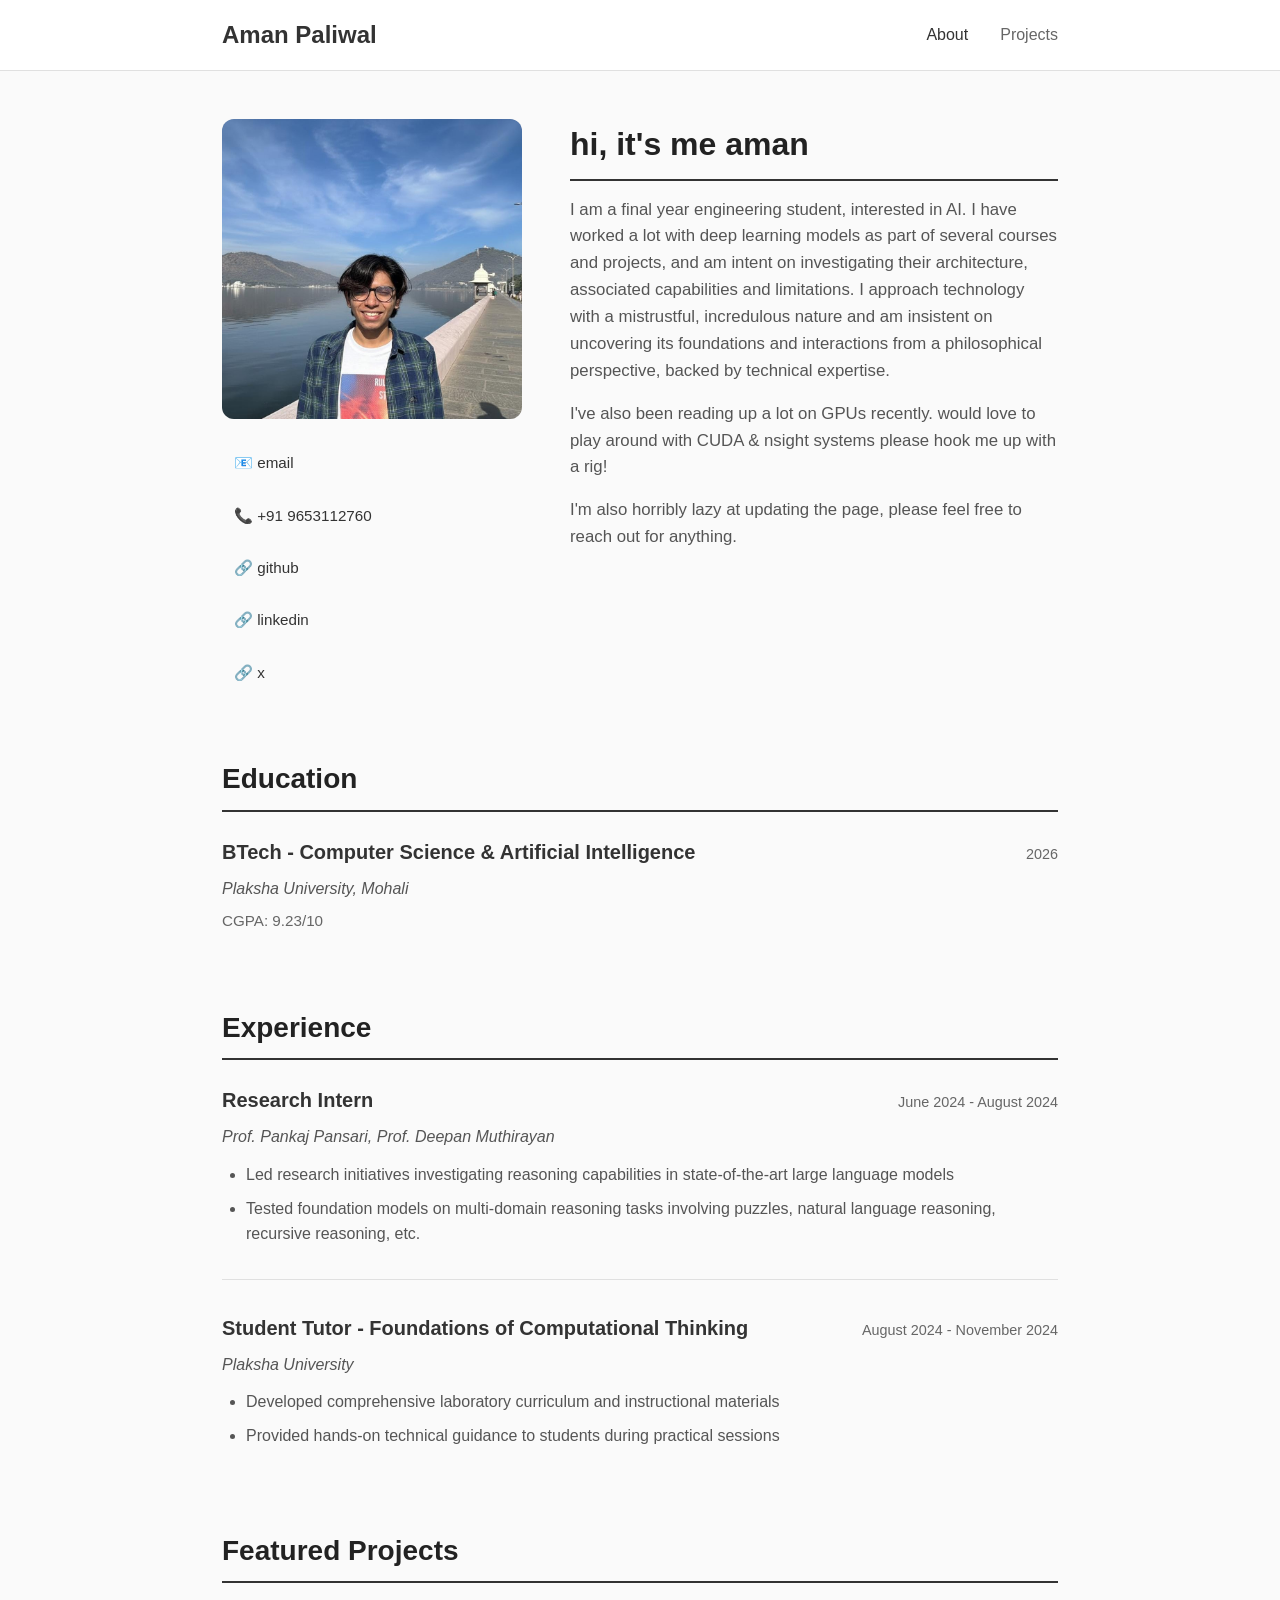
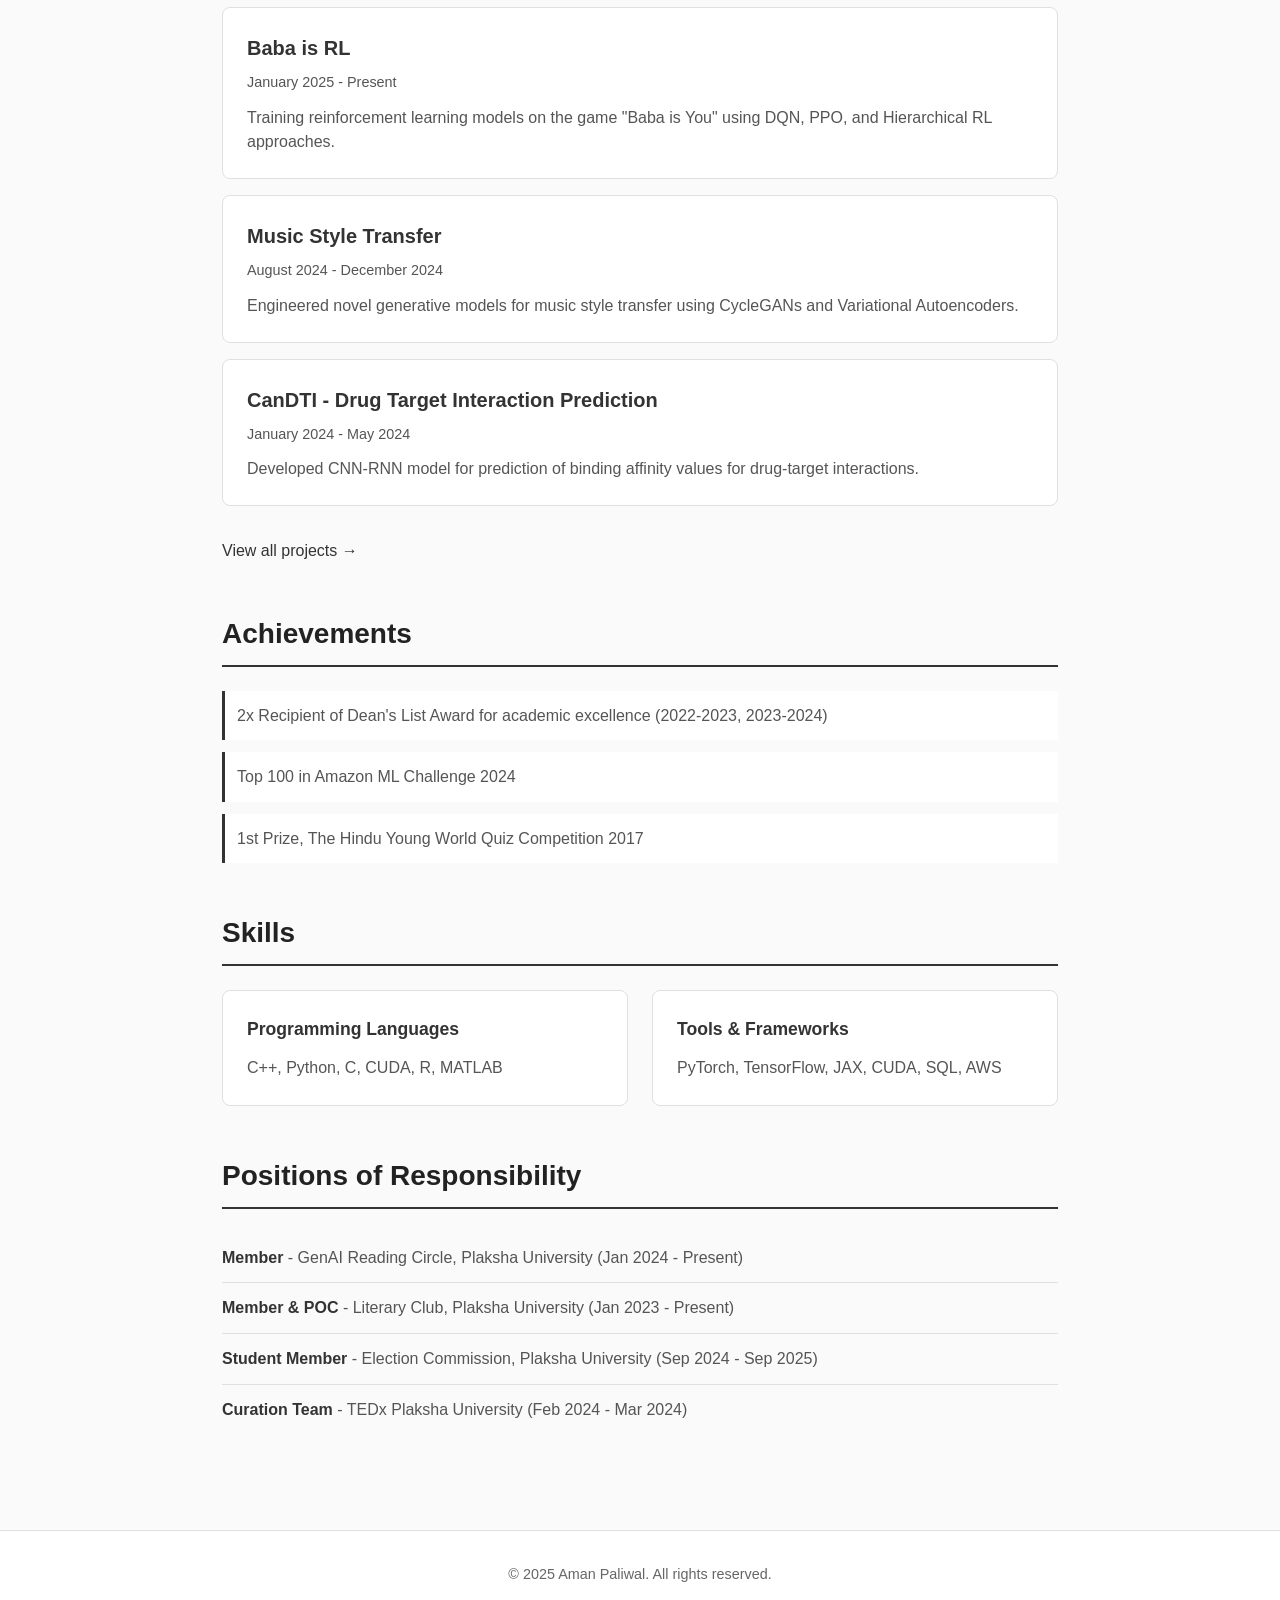
==== index.html @ 5d19fbc0 "commit" ====
<!DOCTYPE html>
<html lang="en">
<head>
    <meta charset="UTF-8">
    <meta name="viewport" content="width=device-width, initial-scale=1.0">
    <title>Aman Paliwal - Portfolio</title>
    <link rel="stylesheet" href="styles.css">
</head>
<body>
    <nav>
        <div class="nav-container">
            <h1 class="logo">Aman Paliwal</h1>
            <ul class="nav-links">
                <li><a href="index.html" class="active">About</a></li>
                <li><a href="projects.html">Projects</a></li>
            </ul>
        </div>
    </nav>

    <main class="container">
        <section class="intro">
            <div class="intro-content">
                <div class="profile-section">
                    <div class="profile-image-placeholder">
                        <img src="ieemeoi.jpeg" alt="Aman Paliwal">
                    </div>
                    <div class="contact-links">
                        <a href="aman.paliwal@plaksha.edu.in">📧 email</a>
                        <a href="tel:+919653112760">📞 +91 9653112760</a>
                        <a href="https://github.com/amannnnn-7" target="_blank">🔗 github</a>
                        <a href="https://www.linkedin.com/in/aman-paliwal-346738249/" target="_blank">🔗 linkedin</a>
                        <a href="https://twitter.com/amankekhayal" target="_blank">🔗 x</a>
                    </div>
                </div>
                <div class="intro-text">
                    <h2>hi, it's me aman</h2>
                    <p>I am a final year engineering student, interested in AI. I have worked a lot with deep learning models as part of several courses and projects, and am intent on investigating their architecture, associated capabilities and limitations. I approach technology with a mistrustful, incredulous nature and am insistent on uncovering its foundations and interactions from a philosophical perspective, backed by technical expertise.</p>
                    <p>I've also been reading up a lot on GPUs recently. would love to play around with CUDA & nsight systems please hook me up with a rig!</p>
                    <p>I'm also horribly lazy at updating the page, please feel free to reach out for anything.</p>
                </div>
            </div>
        </section>

        <section class="education">
            <h2>Education</h2>
            <div class="entry">
                <div class="entry-header">
                    <h3>BTech - Computer Science & Artificial Intelligence</h3>
                    <span class="date">2026</span>
                </div>
                <p class="institution">Plaksha University, Mohali</p>
                <p class="detail">CGPA: 9.23/10</p>
            </div>
        </section>

        <section class="experience">
            <h2>Experience</h2>
            <div class="entry">
                <div class="entry-header">
                    <h3>Research Intern</h3>
                    <span class="date">June 2024 - August 2024</span>
                </div>
                <p class="institution">Prof. Pankaj Pansari, Prof. Deepan Muthirayan</p>
                <ul>
                    <li>Led research initiatives investigating reasoning capabilities in state-of-the-art large language models</li>
                    <li>Tested foundation models on multi-domain reasoning tasks involving puzzles, natural language reasoning, recursive reasoning, etc.</li>
                </ul>
            </div>
            <div class="entry">
                <div class="entry-header">
                    <h3>Student Tutor - Foundations of Computational Thinking</h3>
                    <span class="date">August 2024 - November 2024</span>
                </div>
                <p class="institution">Plaksha University</p>
                <ul>
                    <li>Developed comprehensive laboratory curriculum and instructional materials</li>
                    <li>Provided hands-on technical guidance to students during practical sessions</li>
                </ul>
            </div>
        </section>

        <section class="projects-preview">
            <h2>Featured Projects</h2>
            <div class="project-card">
                <h3>Baba is RL</h3>
                <p class="date">January 2025 - Present</p>
                <p>Training reinforcement learning models on the game "Baba is You" using DQN, PPO, and Hierarchical RL approaches.</p>
            </div>
            <div class="project-card">
                <h3>Music Style Transfer</h3>
                <p class="date">August 2024 - December 2024</p>
                <p>Engineered novel generative models for music style transfer using CycleGANs and Variational Autoencoders.</p>
            </div>
            <div class="project-card">
                <h3>CanDTI - Drug Target Interaction Prediction</h3>
                <p class="date">January 2024 - May 2024</p>
                <p>Developed CNN-RNN model for prediction of binding affinity values for drug-target interactions.</p>
            </div>
            <a href="projects.html" class="view-all">View all projects →</a>
        </section>

        <section class="achievements">
            <h2>Achievements</h2>
            <ul>
                <li>2x Recipient of Dean's List Award for academic excellence (2022-2023, 2023-2024)</li>
                <li>Top 100 in Amazon ML Challenge 2024</li>
                <li>1st Prize, The Hindu Young World Quiz Competition 2017</li>
            </ul>
        </section>

        <section class="skills">
            <h2>Skills</h2>
            <div class="skills-grid">
                <div class="skill-category">
                    <h4>Programming Languages</h4>
                    <p>C++, Python, C, CUDA, R, MATLAB</p>
                </div>
                <div class="skill-category">
                    <h4>Tools & Frameworks</h4>
                    <p>PyTorch, TensorFlow, JAX, CUDA, SQL, AWS</p>
                </div>
            </div>
        </section>

        <section class="positions">
            <h2>Positions of Responsibility</h2>
            <ul>
                <li><strong>Member</strong> - GenAI Reading Circle, Plaksha University (Jan 2024 - Present)</li>
                <li><strong>Member & POC</strong> - Literary Club, Plaksha University (Jan 2023 - Present)</li>
                <li><strong>Student Member</strong> - Election Commission, Plaksha University (Sep 2024 - Sep 2025)</li>
                <li><strong>Curation Team</strong> - TEDx Plaksha University (Feb 2024 - Mar 2024)</li>
            </ul>
        </section>
    </main>

    <footer>
        <p>&copy; 2025 Aman Paliwal. All rights reserved.</p>
    </footer>
</body>
</html>
---- styles.css ----
/* Reset and Base Styles */
* {
    margin: 0;
    padding: 0;
    box-sizing: border-box;
}

body {
    font-family: -apple-system, BlinkMacSystemFont, 'Segoe UI', 'Roboto', 'Helvetica', 'Arial', sans-serif;
    line-height: 1.6;
    color: #333;
    background-color: #fafafa;
}

/* Navigation */
nav {
    background-color: #fff;
    border-bottom: 1px solid #e0e0e0;
    padding: 1rem 0;
    position: sticky;
    top: 0;
    z-index: 100;
}

.nav-container {
    max-width: 900px;
    margin: 0 auto;
    padding: 0 2rem;
    display: flex;
    justify-content: space-between;
    align-items: center;
}

.logo {
    font-size: 1.5rem;
    font-weight: 600;
    color: #333;
}

.nav-links {
    list-style: none;
    display: flex;
    gap: 2rem;
}

.nav-links a {
    text-decoration: none;
    color: #666;
    font-weight: 500;
    transition: color 0.3s ease;
}

.nav-links a:hover,
.nav-links a.active {
    color: #333;
}

/* Main Container */
.container {
    max-width: 900px;
    margin: 0 auto;
    padding: 3rem 2rem;
}

/* Intro Section */
.intro {
    margin-bottom: 4rem;
}

.intro-content {
    display: grid;
    grid-template-columns: 300px 1fr;
    gap: 3rem;
    align-items: start;
}

.profile-section {
    display: flex;
    flex-direction: column;
    gap: 1.5rem;
}

.profile-image-placeholder {
    width: 100%;
    aspect-ratio: 1;
    background-color: #e0e0e0;
    border-radius: 12px;
    display: flex;
    align-items: center;
    justify-content: center;
    color: #666;
    font-size: 0.9rem;
}

.profile-image-placeholder img {
    width: 100%;
    height: 100%;
    object-fit: cover;
    border-radius: 12px;
}

.contact-links {
    display: flex;
    flex-direction: column;
    gap: 0.75rem;
}

.contact-links a {
    text-decoration: none;
    color: #333;
    padding: 0.5rem 0.75rem;
    border-radius: 6px;
    transition: background-color 0.2s ease;
    font-size: 0.95rem;
}

.contact-links a:hover {
    background-color: #f0f0f0;
}

.intro-text h2 {
    font-size: 2rem;
    margin-bottom: 1rem;
    color: #222;
}

.intro-text p {
    margin-bottom: 1rem;
    color: #555;
    font-size: 1.05rem;
}

/* Sections */
section {
    margin-bottom: 3rem;
}

section h2 {
    font-size: 1.75rem;
    margin-bottom: 1.5rem;
    color: #222;
    border-bottom: 2px solid #333;
    padding-bottom: 0.5rem;
}

/* Entry Styles (Education, Experience) */
.entry {
    margin-bottom: 2rem;
    padding-bottom: 1.5rem;
    border-bottom: 1px solid #e0e0e0;
}

.entry:last-child {
    border-bottom: none;
}

.entry-header {
    display: flex;
    justify-content: space-between;
    align-items: baseline;
    margin-bottom: 0.5rem;
}

.entry h3 {
    font-size: 1.25rem;
    color: #333;
}

.date {
    color: #666;
    font-size: 0.9rem;
    font-weight: 500;
}

.institution {
    color: #555;
    font-style: italic;
    margin-bottom: 0.5rem;
}

.detail {
    color: #666;
    font-size: 0.95rem;
}

.entry ul {
    margin-left: 1.5rem;
    margin-top: 0.75rem;
}

.entry li {
    margin-bottom: 0.5rem;
    color: #555;
}

/* Project Cards */
.project-card {
    padding: 1.5rem;
    background-color: #fff;
    border: 1px solid #e0e0e0;
    border-radius: 8px;
    margin-bottom: 1rem;
    transition: box-shadow 0.3s ease;
}

.project-card:hover {
    box-shadow: 0 4px 12px rgba(0, 0, 0, 0.1);
}

.project-card h3 {
    font-size: 1.25rem;
    margin-bottom: 0.5rem;
    color: #333;
}

.project-card .date {
    display: block;
    margin-bottom: 0.75rem;
}

.project-card p {
    color: #555;
    line-height: 1.5;
}

.view-all {
    display: inline-block;
    margin-top: 1rem;
    color: #333;
    text-decoration: none;
    font-weight: 500;
    transition: transform 0.2s ease;
}

.view-all:hover {
    transform: translateX(5px);
}

/* Achievements */
.achievements ul {
    list-style: none;
}

.achievements li {
    padding: 0.75rem;
    background-color: #fff;
    border-left: 3px solid #333;
    margin-bottom: 0.75rem;
    color: #555;
}

/* Skills */
.skills-grid {
    display: grid;
    grid-template-columns: repeat(auto-fit, minmax(250px, 1fr));
    gap: 1.5rem;
}

.skill-category {
    background-color: #fff;
    padding: 1.5rem;
    border-radius: 8px;
    border: 1px solid #e0e0e0;
}

.skill-category h4 {
    margin-bottom: 0.75rem;
    color: #333;
    font-size: 1.1rem;
}

.skill-category p {
    color: #555;
    line-height: 1.6;
}

/* Positions */
.positions ul {
    list-style: none;
}

.positions li {
    padding: 0.75rem 0;
    border-bottom: 1px solid #e0e0e0;
    color: #555;
}

.positions li:last-child {
    border-bottom: none;
}

.positions strong {
    color: #333;
}

/* Projects Page */
.projects-header {
    margin-bottom: 3rem;
}

.projects-header h1 {
    font-size: 2.5rem;
    margin-bottom: 0.75rem;
    color: #222;
}

.projects-header p {
    font-size: 1.1rem;
    color: #666;
}

.project-detail {
    background-color: #fff;
    padding: 2rem;
    border-radius: 8px;
    border: 1px solid #e0e0e0;
    margin-bottom: 2rem;
}

.project-header {
    margin-bottom: 1.5rem;
}

.project-header h2 {
    font-size: 1.75rem;
    border: none;
    margin-bottom: 0.5rem;
    padding-bottom: 0;
}

.project-meta {
    display: flex;
    gap: 1.5rem;
    flex-wrap: wrap;
}

.supervisor {
    color: #666;
    font-size: 0.9rem;
    font-style: italic;
}

.project-description {
    color: #555;
    line-height: 1.7;
    margin-bottom: 1.5rem;
    font-size: 1.05rem;
}

.project-detail h4 {
    color: #333;
    margin-bottom: 0.75rem;
    margin-top: 1.25rem;
    font-size: 1.1rem;
}

.project-detail ul {
    margin-left: 1.5rem;
    margin-bottom: 1rem;
}

.project-detail li {
    margin-bottom: 0.5rem;
    color: #555;
}

.tech-stack {
    color: #666;
    font-style: italic;
    margin-bottom: 1.5rem;
}

.project-links {
    display: flex;
    gap: 1rem;
    margin-top: 1.5rem;
}

.btn {
    display: inline-block;
    padding: 0.75rem 1.5rem;
    background-color: #333;
    color: #fff;
    text-decoration: none;
    border-radius: 6px;
    transition: background-color 0.3s ease;
    font-weight: 500;
}

.btn:hover {
    background-color: #555;
}

.btn-secondary {
    background-color: #fff;
    color: #333;
    border: 1px solid #333;
}

.btn-secondary:hover {
    background-color: #f0f0f0;
}

.other-projects {
    margin-top: 3rem;
    padding-top: 2rem;
    border-top: 1px solid #e0e0e0;
}

.other-projects p {
    color: #555;
    font-size: 1.05rem;
}

.other-projects a {
    color: #333;
    font-weight: 500;
}

/* Footer */
footer {
    background-color: #fff;
    border-top: 1px solid #e0e0e0;
    padding: 2rem;
    text-align: center;
    color: #666;
    font-size: 0.9rem;
}

/* Responsive Design */
@media (max-width: 768px) {
    .intro-content {
        grid-template-columns: 1fr;
    }

    .profile-section {
        align-items: center;
        text-align: center;
    }

    .profile-image-placeholder {
        max-width: 250px;
    }

    .contact-links {
        width: 100%;
        max-width: 300px;
    }

    .nav-container {
        flex-direction: column;
        gap: 1rem;
    }

    .entry-header {
        flex-direction: column;
        align-items: flex-start;
    }

    .project-links {
        flex-direction: column;
    }

    .btn {
        text-align: center;
    }
}
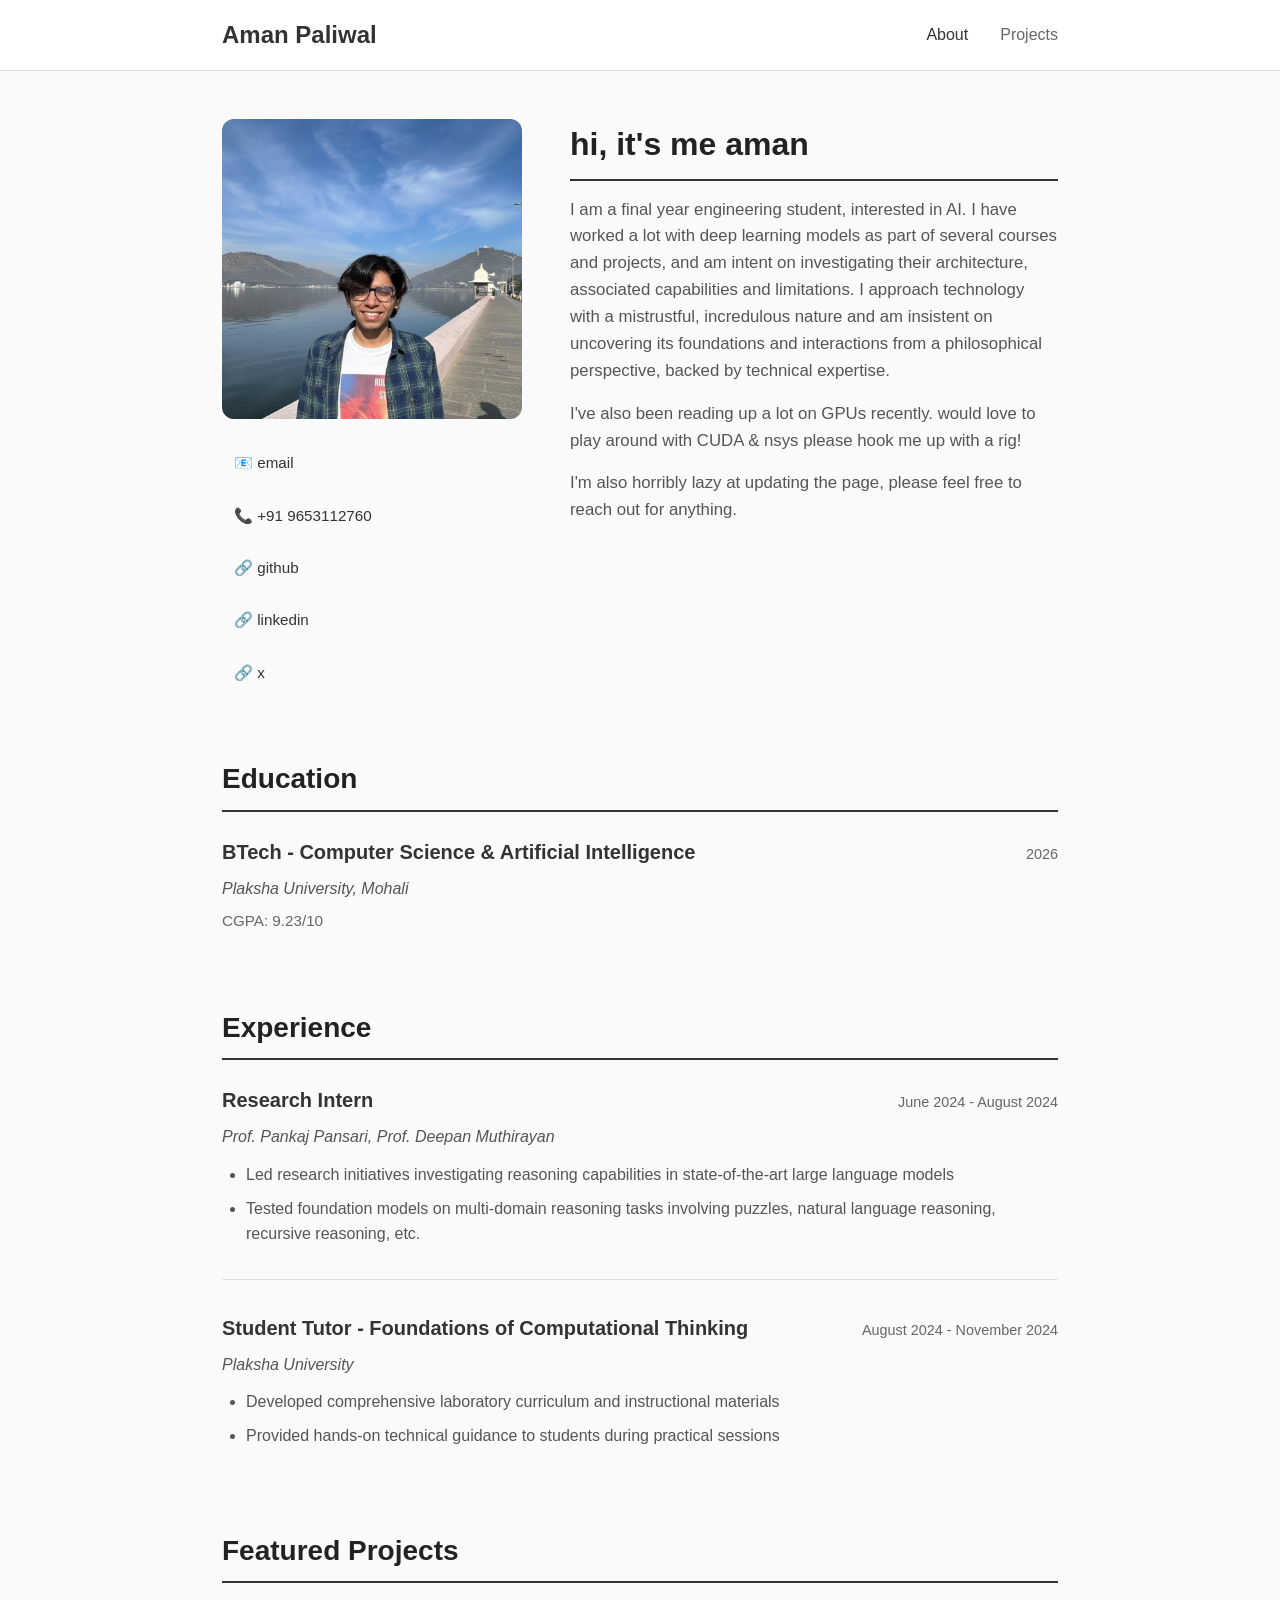
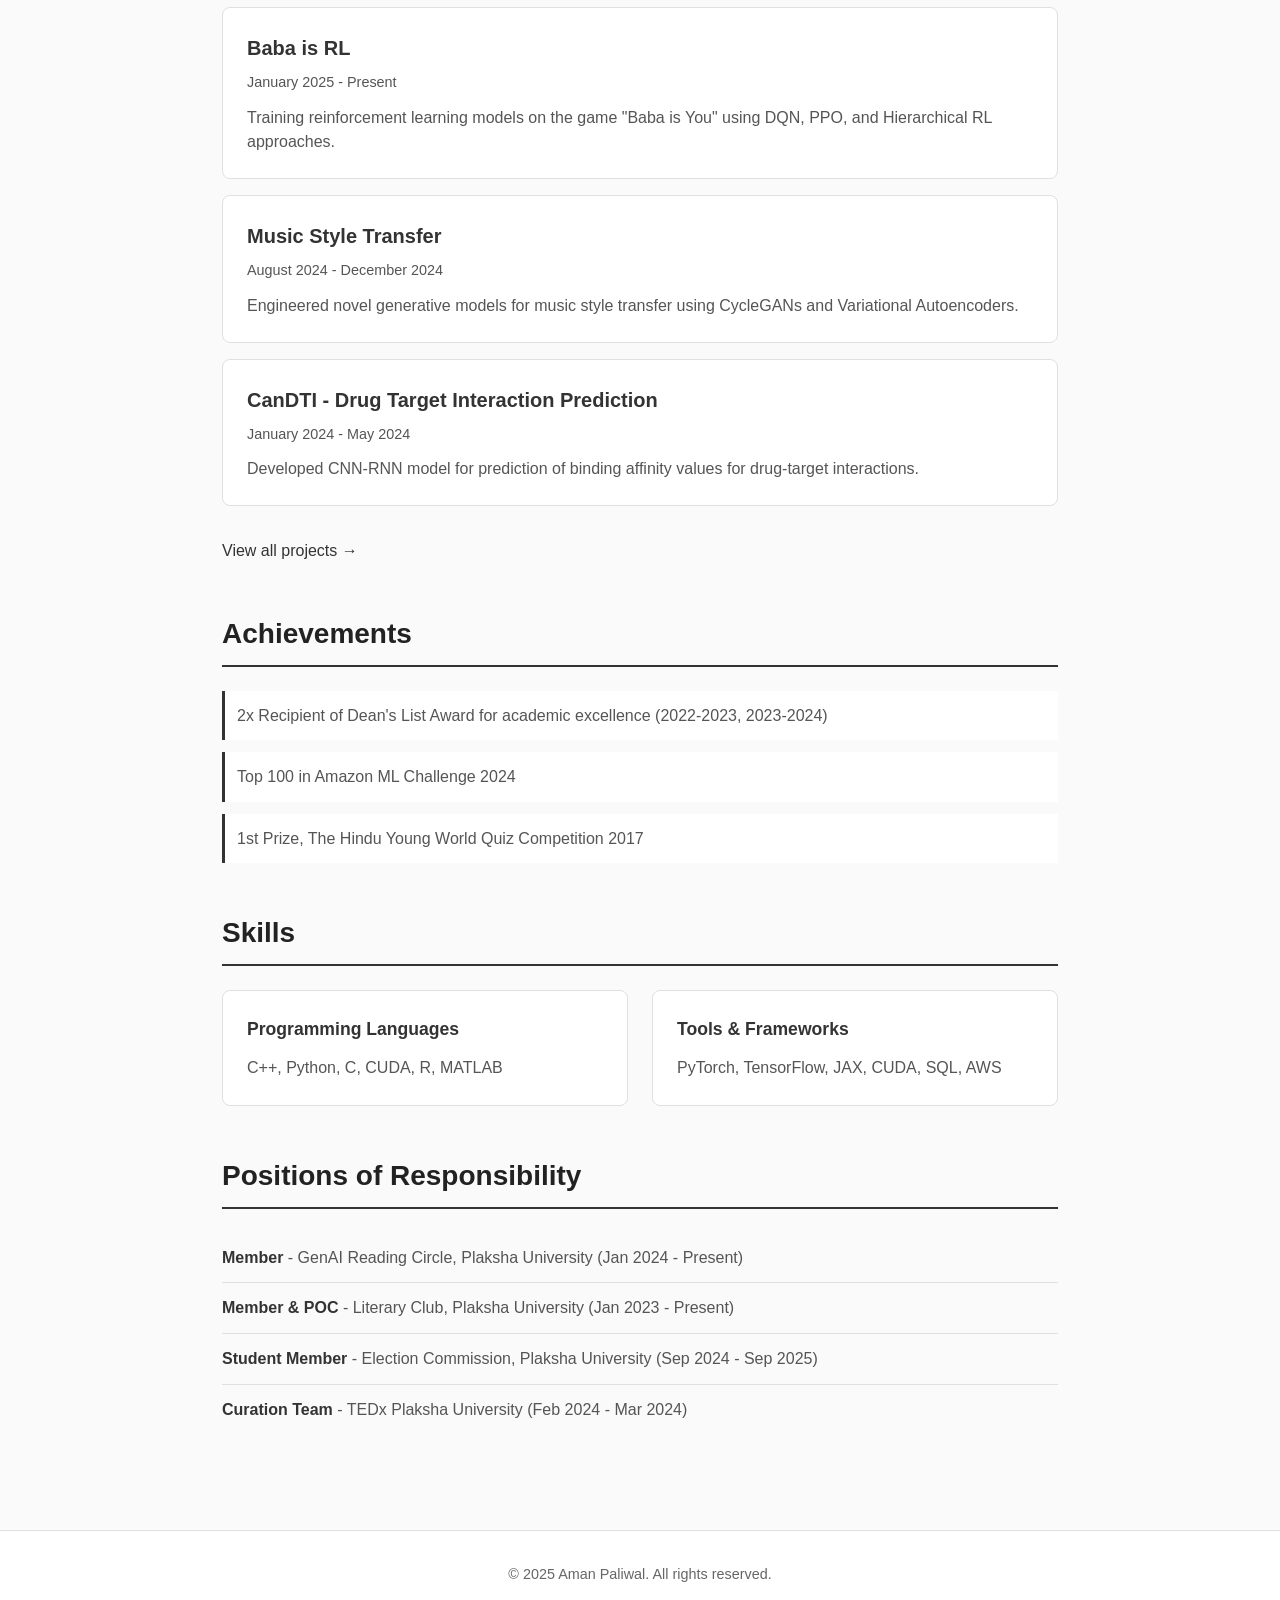
==== commit 21c13797: "Update index.html" ====
--- a/index.html
+++ b/index.html
@@ -35,7 +35,7 @@
                 <div class="intro-text">
                     <h2>hi, it's me aman</h2>
                     <p>I am a final year engineering student, interested in AI. I have worked a lot with deep learning models as part of several courses and projects, and am intent on investigating their architecture, associated capabilities and limitations. I approach technology with a mistrustful, incredulous nature and am insistent on uncovering its foundations and interactions from a philosophical perspective, backed by technical expertise.</p>
-                    <p>I've also been reading up a lot on GPUs recently. would love to play around with CUDA & nsight systems please hook me up with a rig!</p>
+                    <p>I've also been reading up a lot on GPUs recently. would love to play around with CUDA & nsys please hook me up with a rig!</p>
                     <p>I'm also horribly lazy at updating the page, please feel free to reach out for anything.</p>
                 </div>
             </div>
@@ -138,3 +138,4 @@
     </footer>
 </body>
 </html>
+
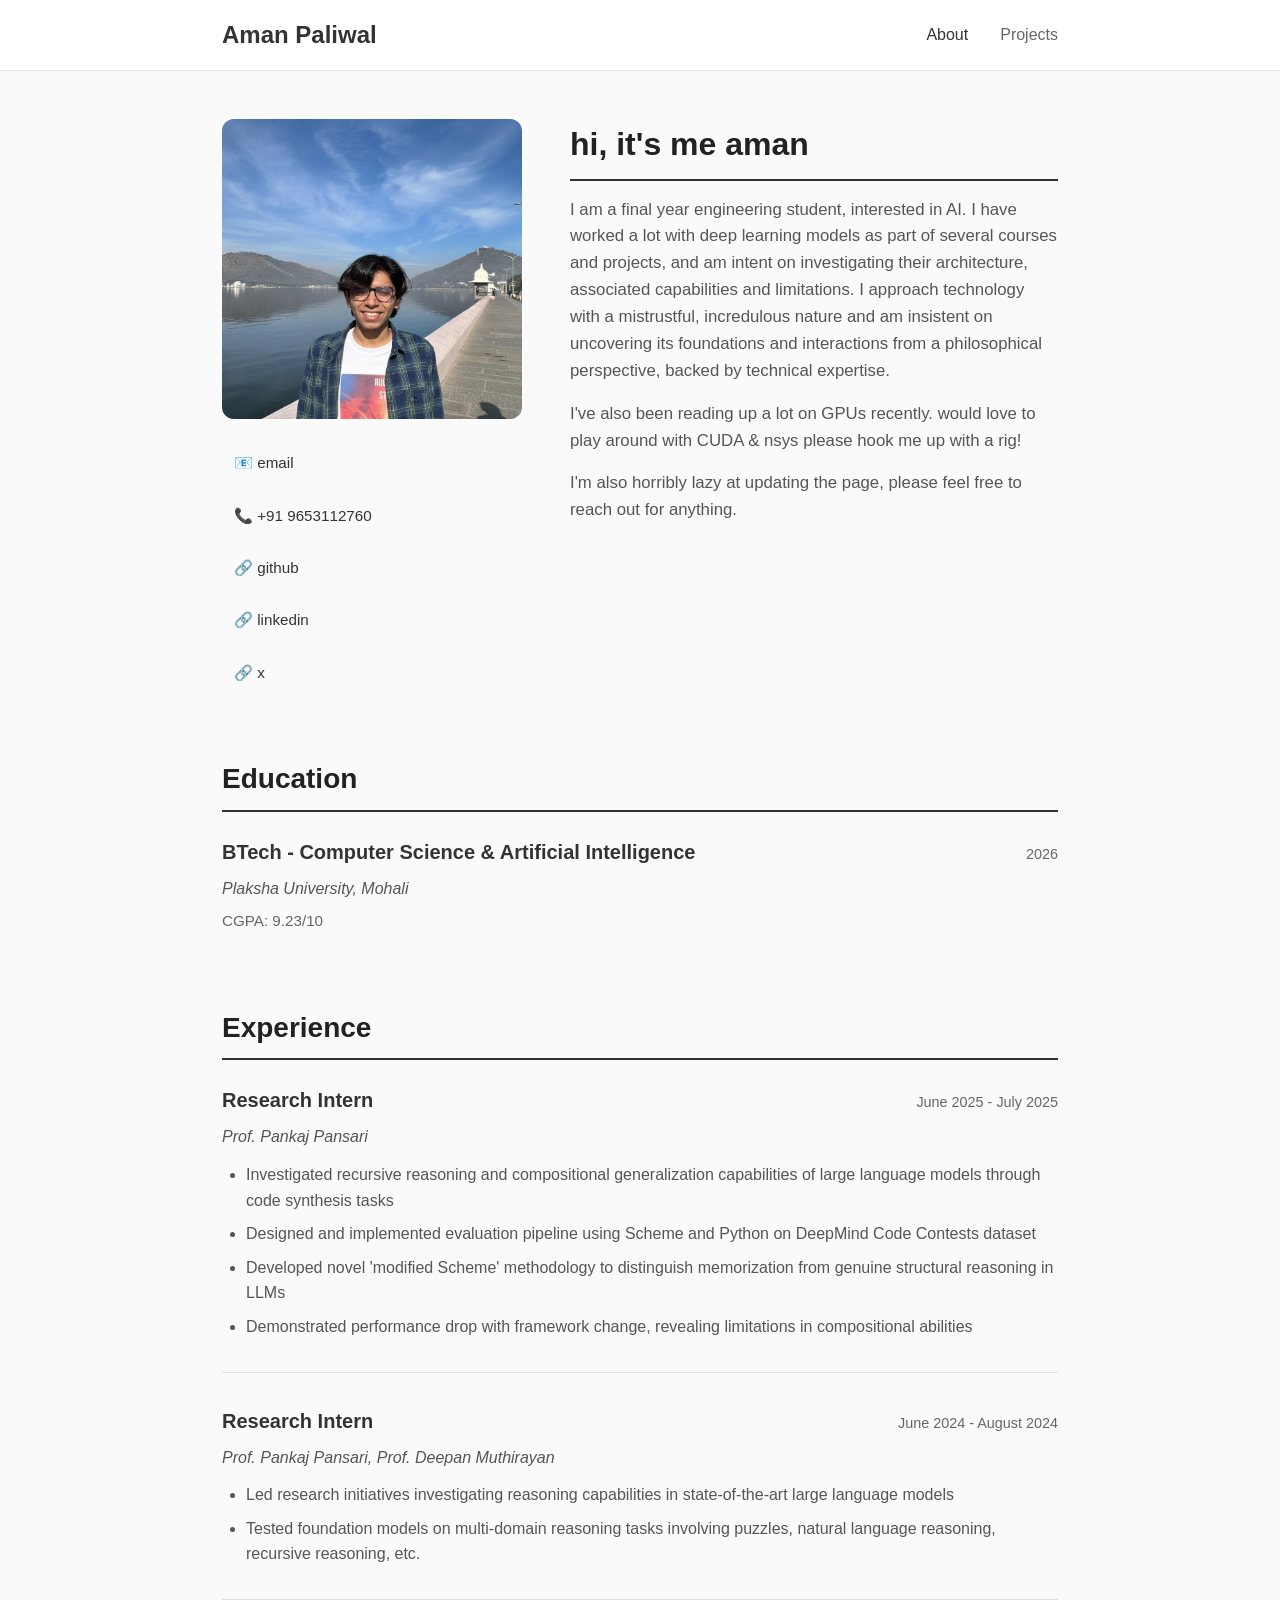
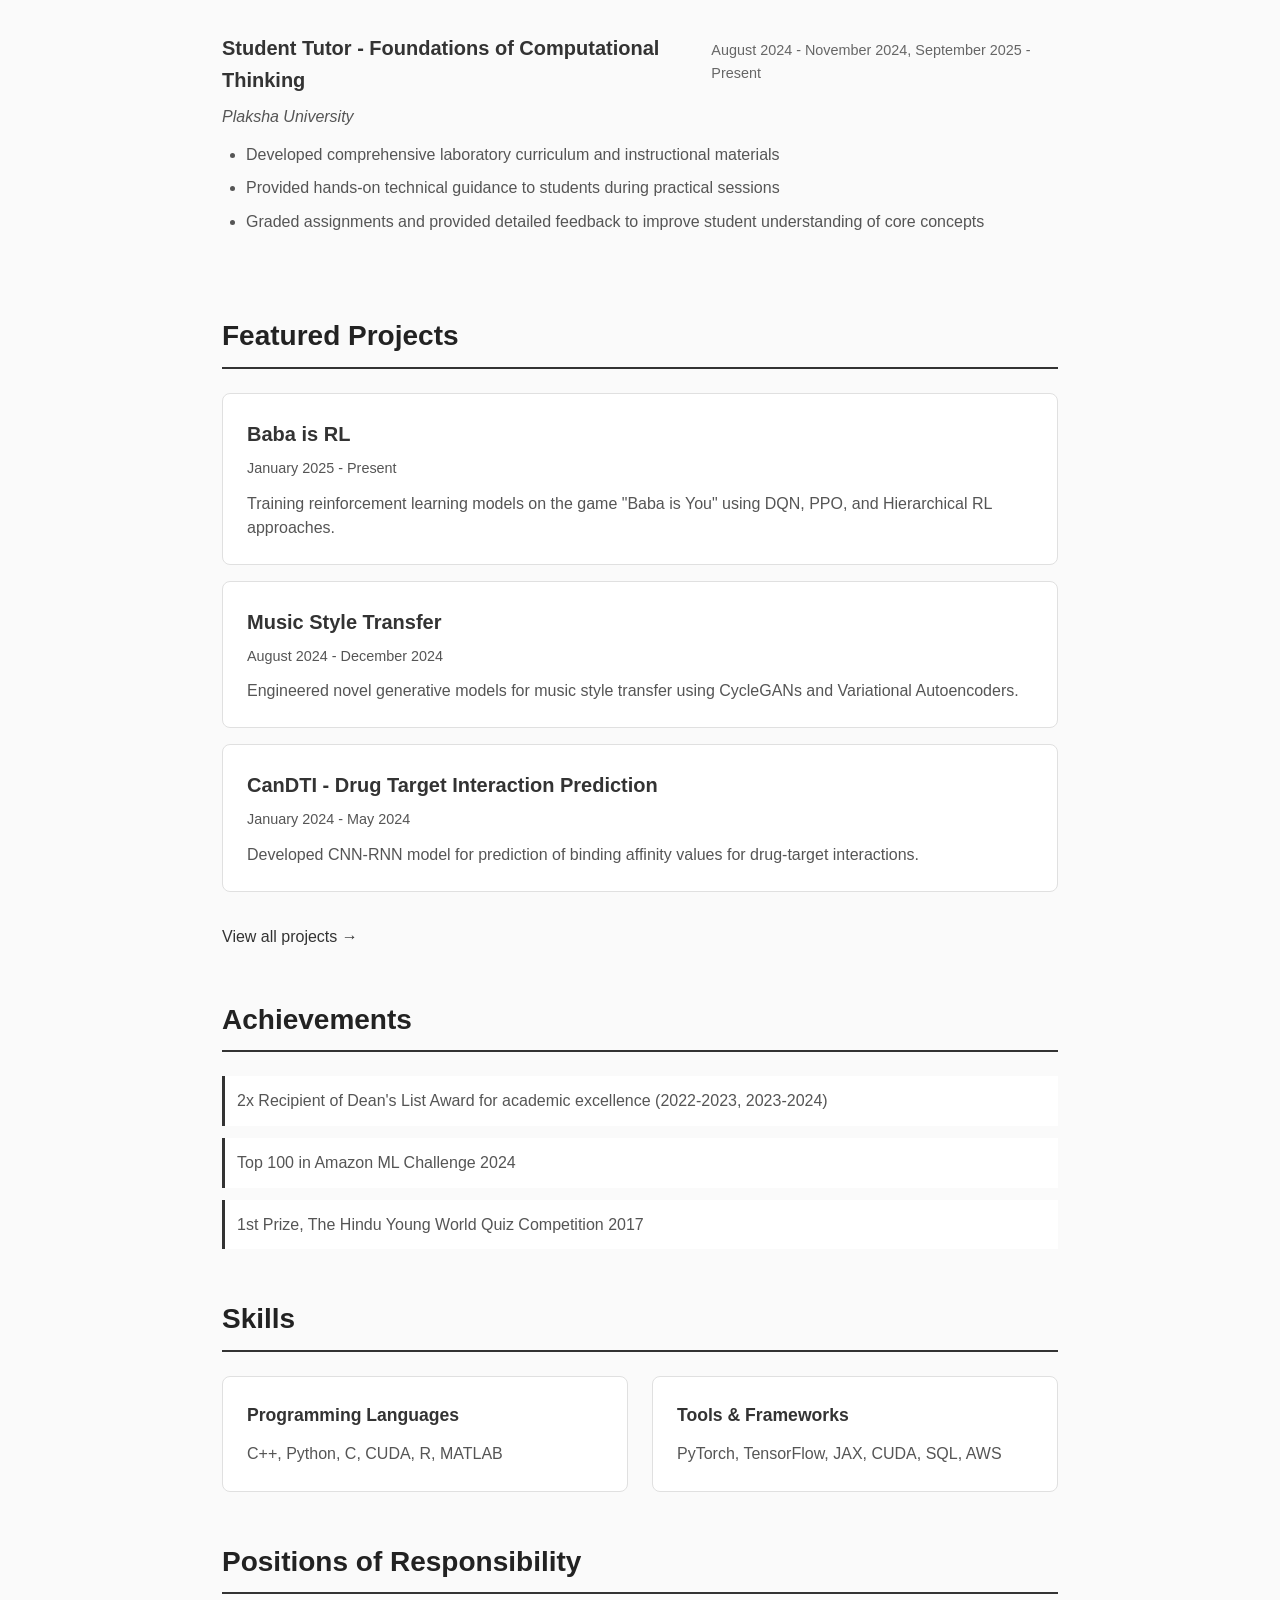
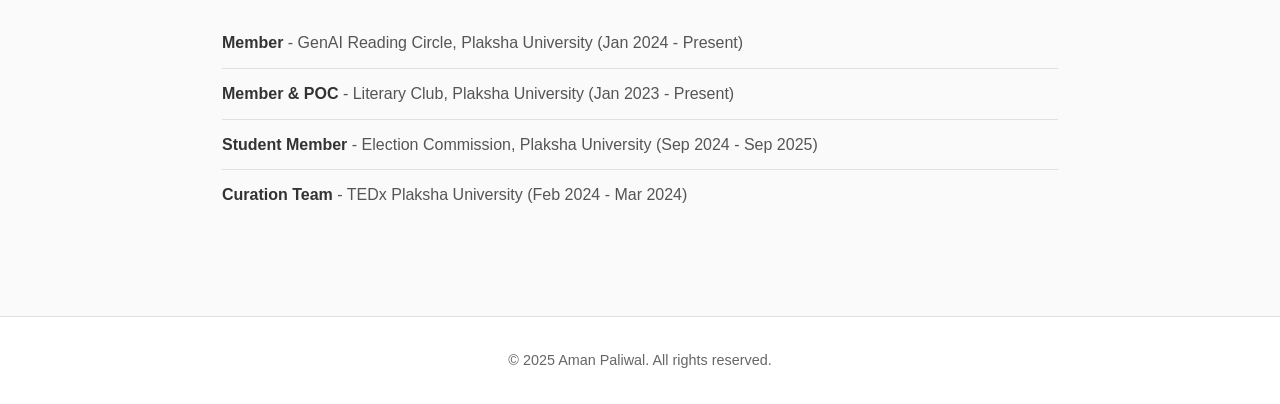
==== commit 74b11735: "Add files via upload" ====
--- a/index.html
+++ b/index.html
@@ -25,7 +25,7 @@
                         <img src="ieemeoi.jpeg" alt="Aman Paliwal">
                     </div>
                     <div class="contact-links">
-                        <a href="aman.paliwal@plaksha.edu.in">📧 email</a>
+                        <a href="mailto:aman.paliwal@plaksha.edu.in">📧 email</a>
                         <a href="tel:+919653112760">📞 +91 9653112760</a>
                         <a href="https://github.com/amannnnn-7" target="_blank">🔗 github</a>
                         <a href="https://www.linkedin.com/in/aman-paliwal-346738249/" target="_blank">🔗 linkedin</a>
@@ -56,6 +56,19 @@
         <section class="experience">
             <h2>Experience</h2>
             <div class="entry">
+            <div class="entry-header">
+                <h3>Research Intern</h3>
+                <span class="date">June 2025 - July 2025</span>
+            </div>
+            <p class="institution">Prof. Pankaj Pansari</p>
+            <ul>
+                <li>Investigated recursive reasoning and compositional generalization capabilities of large language models through code synthesis tasks</li>
+                <li>Designed and implemented evaluation pipeline using Scheme and Python on DeepMind Code Contests dataset</li>
+                <li>Developed novel 'modified Scheme' methodology to distinguish memorization from genuine structural reasoning in LLMs</li>
+                <li>Demonstrated performance drop with framework change, revealing limitations in compositional abilities</li>
+                </ul>
+            </div>
+            <div class="entry">
                 <div class="entry-header">
                     <h3>Research Intern</h3>
                     <span class="date">June 2024 - August 2024</span>
@@ -69,12 +82,13 @@
             <div class="entry">
                 <div class="entry-header">
                     <h3>Student Tutor - Foundations of Computational Thinking</h3>
-                    <span class="date">August 2024 - November 2024</span>
+                    <span class="date">August 2024 - November 2024, September 2025 - Present</span>
                 </div>
                 <p class="institution">Plaksha University</p>
                 <ul>
                     <li>Developed comprehensive laboratory curriculum and instructional materials</li>
                     <li>Provided hands-on technical guidance to students during practical sessions</li>
+                    <li>Graded assignments and provided detailed feedback to improve student understanding of core concepts</li>
                 </ul>
             </div>
         </section>
@@ -138,4 +152,3 @@
     </footer>
 </body>
 </html>
-
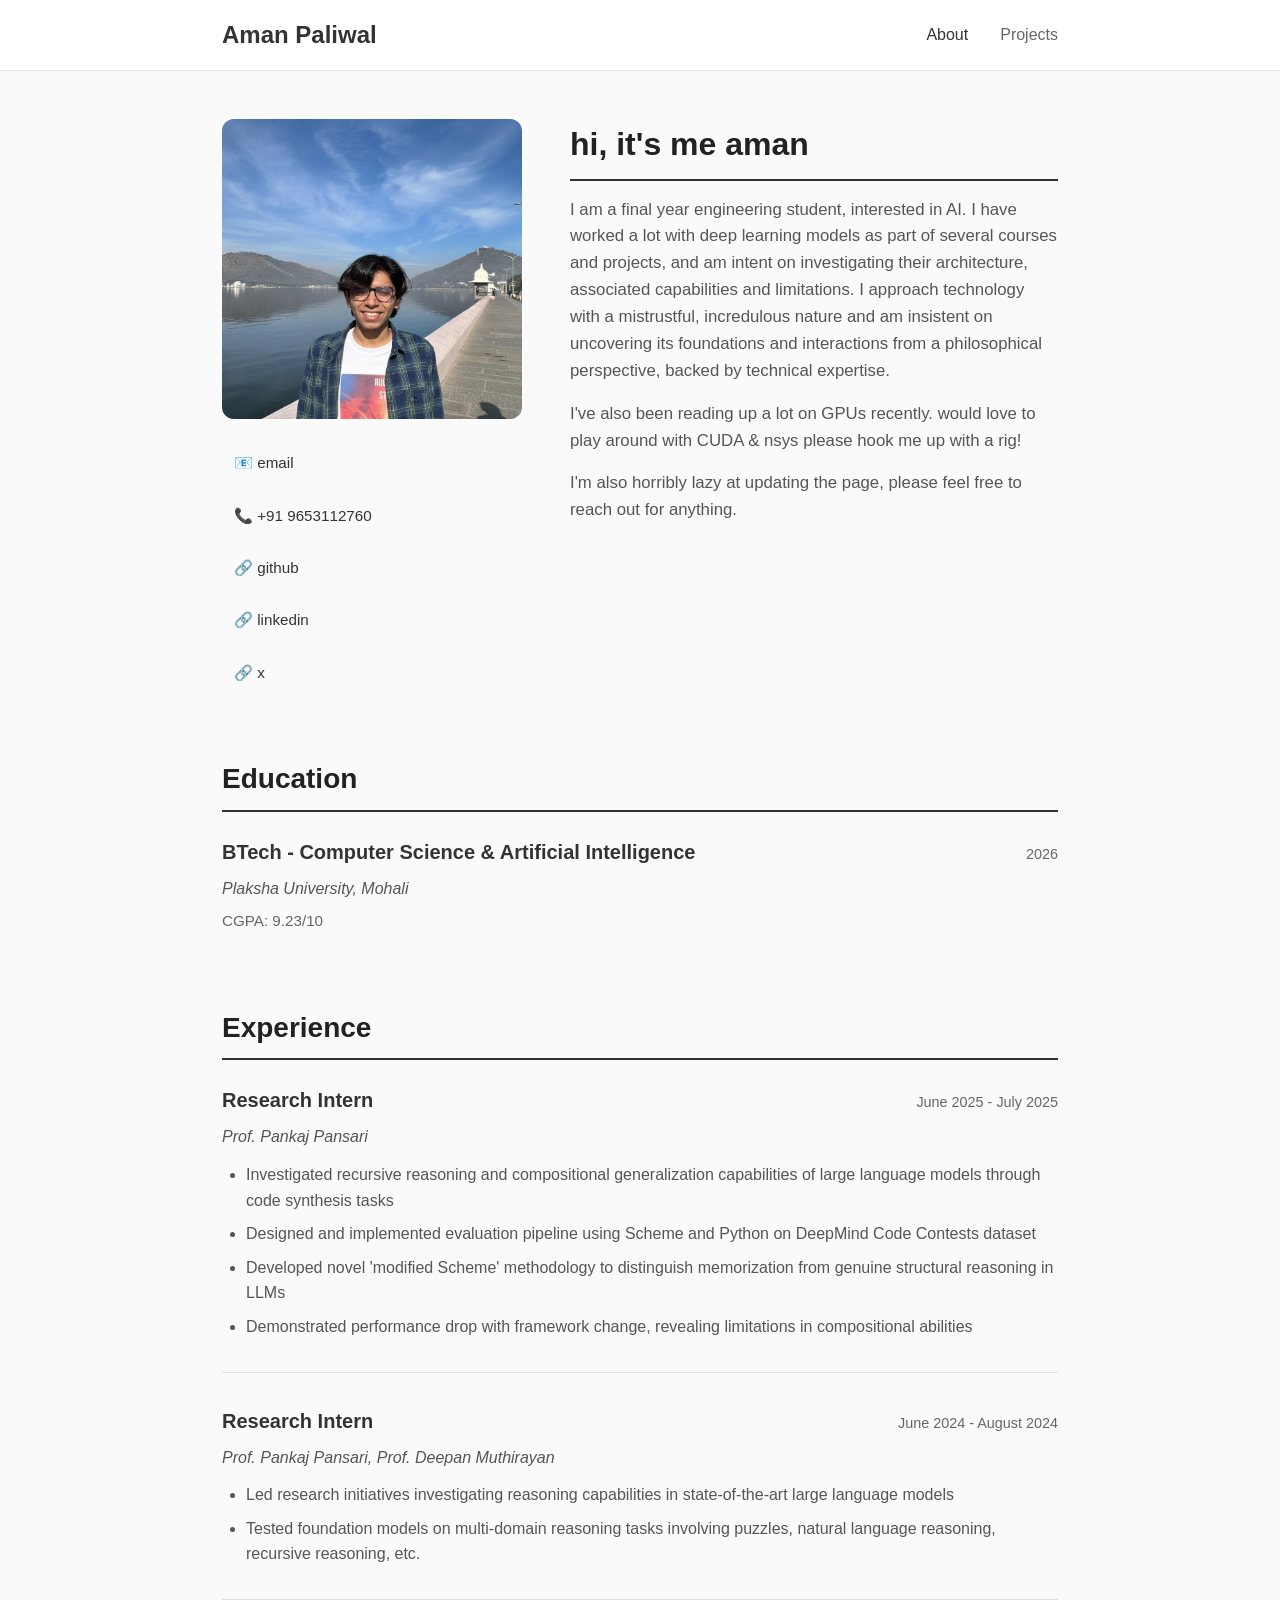
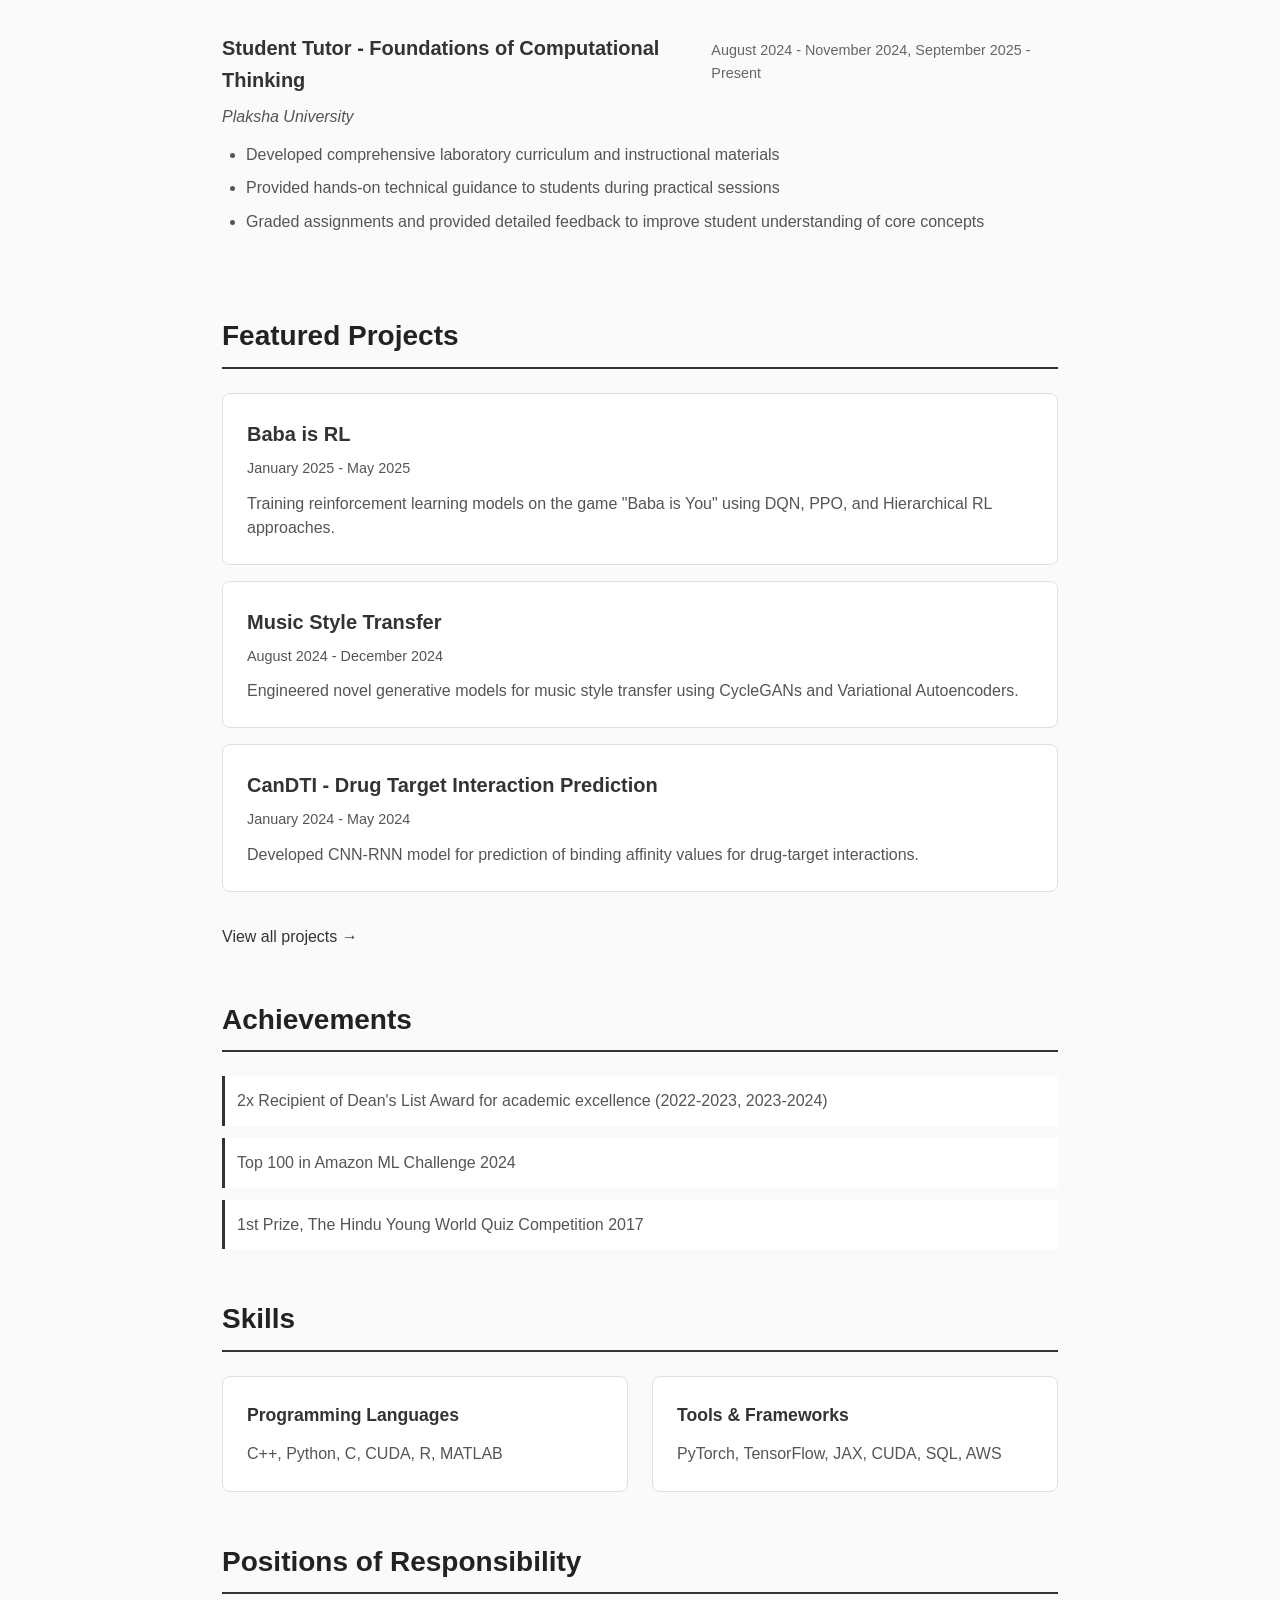
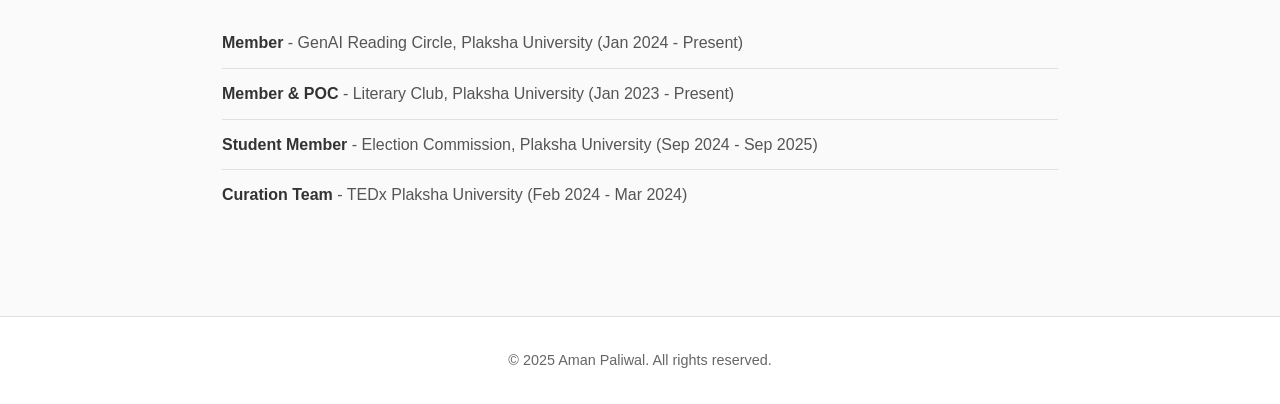
==== commit 45c11a6d: "Update index.html" ====
--- a/index.html
+++ b/index.html
@@ -97,7 +97,7 @@
             <h2>Featured Projects</h2>
             <div class="project-card">
                 <h3>Baba is RL</h3>
-                <p class="date">January 2025 - Present</p>
+                <p class="date">January 2025 - May 2025</p>
                 <p>Training reinforcement learning models on the game "Baba is You" using DQN, PPO, and Hierarchical RL approaches.</p>
             </div>
             <div class="project-card">
@@ -152,3 +152,4 @@
     </footer>
 </body>
 </html>
+
